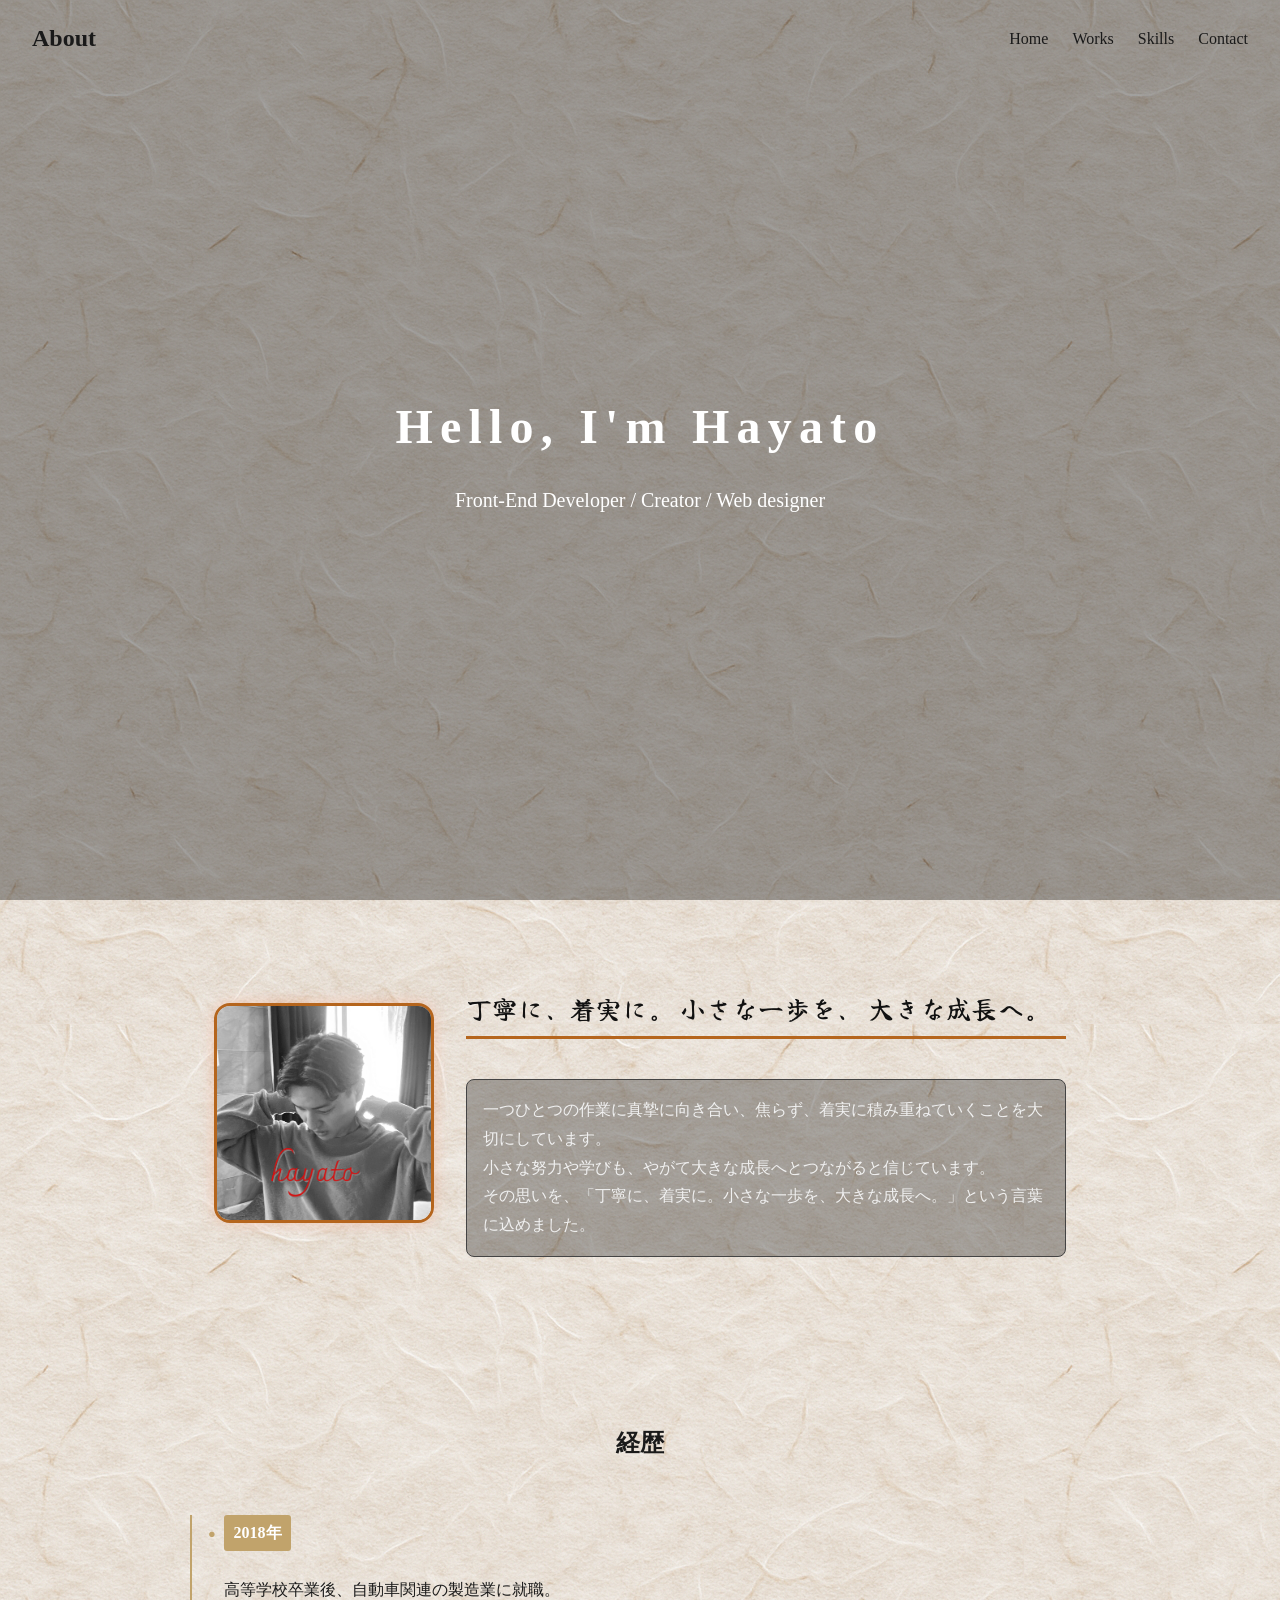
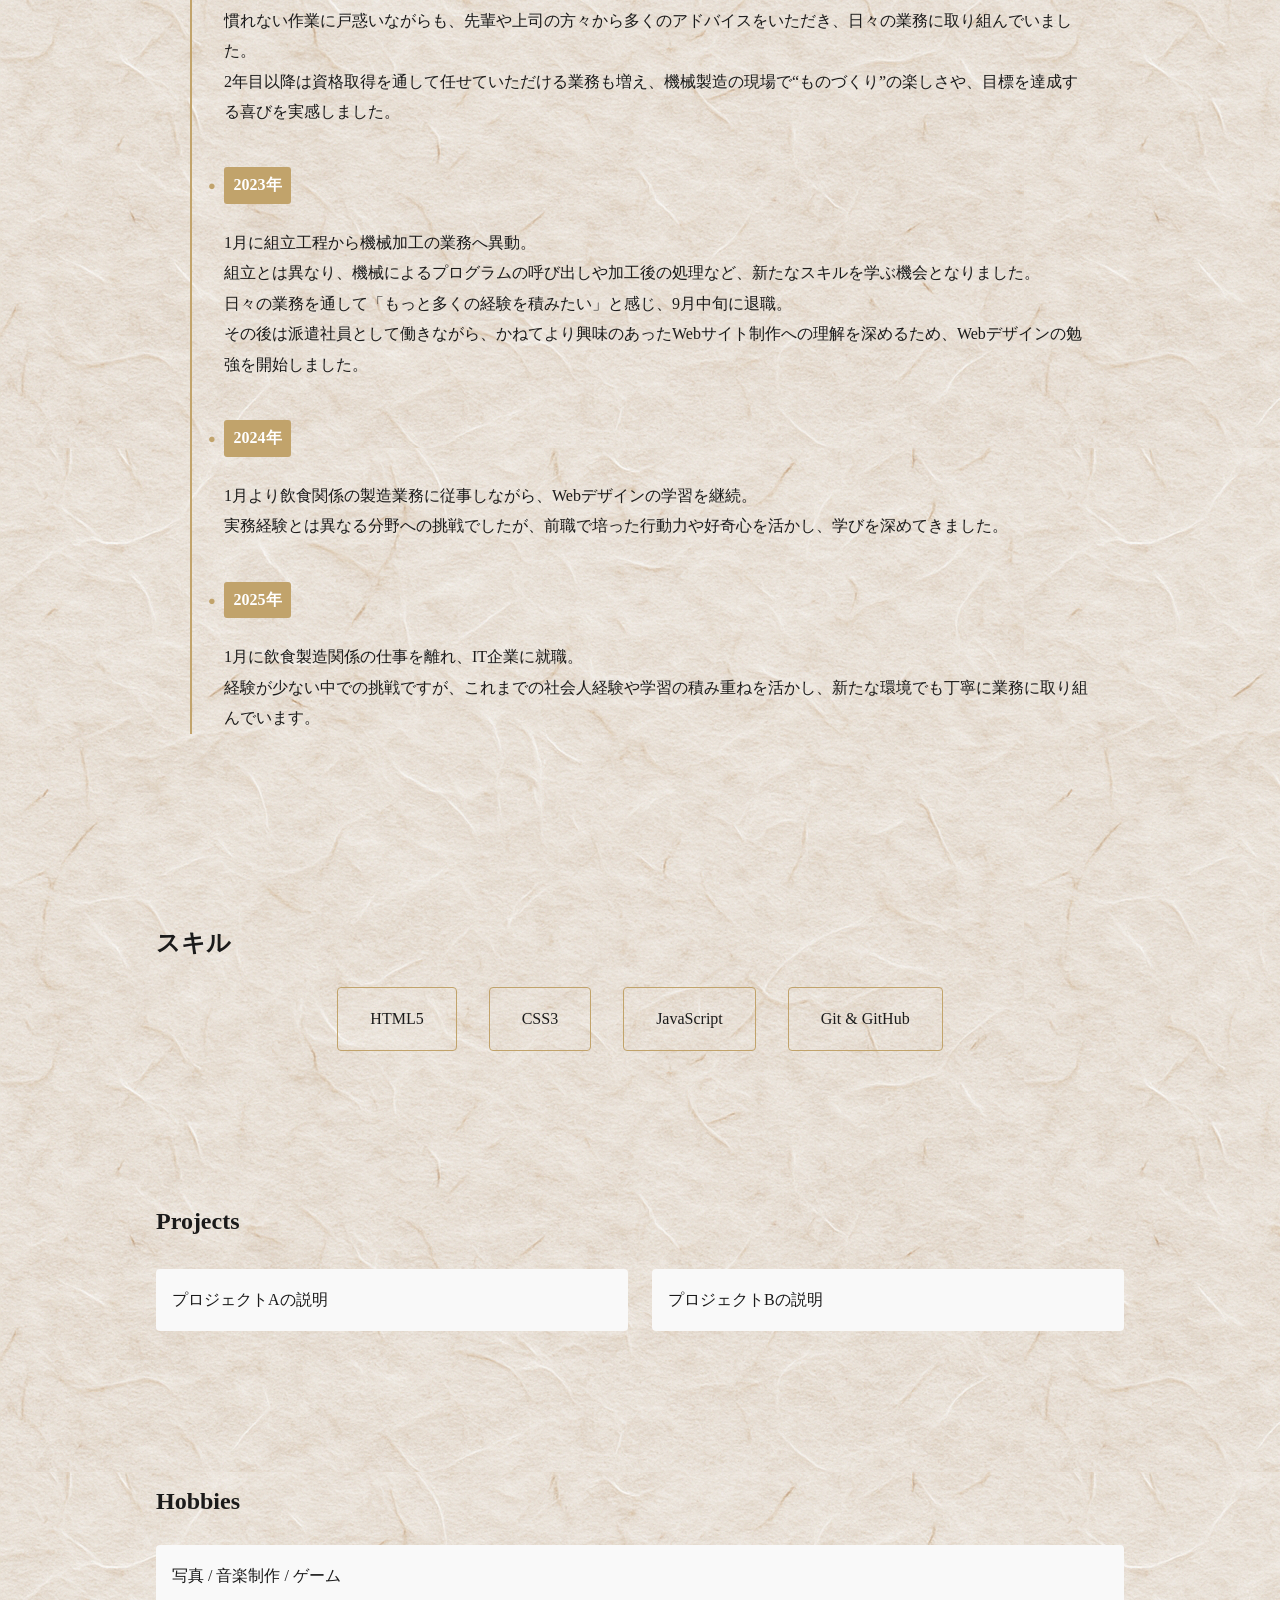
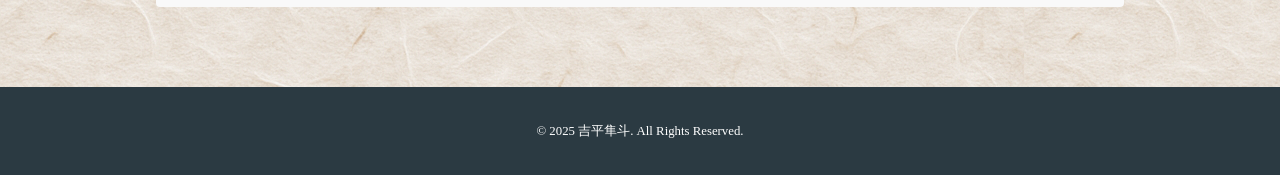
==== about.html @ d766558d "Add files via upload" ====
<!DOCTYPE html>
<html lang="ja">

<head>
  <meta charset="UTF-8" />
  <meta name="viewport" content="width=device-width, initial-scale=1" />
  <title>About Me</title>
  <link href="https://fonts.googleapis.com/css2?family=Yuji+Syuku&display=swap" rel="stylesheet">
  <link rel="stylesheet" href="css/about.css" />
  <script src="js/script.js" defer></script>
  <script src="js/about.js" defer></script>
</head>

<body>
  <!-- ===== Header ===== -->
  <header class="site-header">
    <div class="logo">About</div>
    <nav class="nav">
      <ul>
        <li><a href="index.html">Home</a></li>
        <li><a href="works.html">Works</a></li>
        <li><a href="#skills">Skills</a></li>
        <li><a href="index.html#contact">Contact</a></li>
      </ul>
    </nav>
    <button class="menu-toggle" aria-label="メニューを開閉"></button>
  </header>

  <!-- オーバーレイ -->
  <div id="overlay" class="nav-overlay"></div>

  <!-- ===== Hero ===== -->
  <section class="hero">
    <video autoplay muted loop playsinline id="bg-video">
      <source src="https://www.w3schools.com/howto/rain.mp4" type="video/mp4" />
    </video>
    <div class="overlay">
      <h1>Hello, I'm Hayato</h1>
      <p>Front-End Developer / Creator / Web designer</p>
    </div>
  </section>

  <main>
    <section class="catchphrase-section fadein">
      <!-- 左：写真 -->
      <div class="catchphrase-photo">
        <img src="images/profile.png" alt="プロフィール写真">
      </div>

      <!-- 右：キャッチフレーズ＋説明 -->
      <div class="catchphrase-text">
        <h2 class="phrase">
          <span class="phrase-line">丁寧に、着実に。</span>
          <span class="phrase-line">小さな一歩を、</span>
          <span class="phrase-line">大きな成長へ。</span>
        </h2>
        <p class="phrase-description">
          一つひとつの作業に真摯に向き合い、焦らず、着実に積み重ねていくことを大切にしています。<br>
          小さな努力や学びも、やがて大きな成長へとつながると信じています。<br>
          その思いを、「丁寧に、着実に。小さな一歩を、大きな成長へ。」という言葉に込めました。
        </p>
      </div>
    </section>
    <section class="career-section fadein">
      <h2>経歴</h2>
      <div class="timeline">
        <div class="timeline-item">
          <span class="year">2018年</span>
          <p>
            高等学校卒業後、自動車関連の製造業に就職。<br>
            慣れない作業に戸惑いながらも、先輩や上司の方々から多くのアドバイスをいただき、日々の業務に取り組んでいました。<br>
            2年目以降は資格取得を通して任せていただける業務も増え、機械製造の現場で“ものづくり”の楽しさや、目標を達成する喜びを実感しました。
          </p>
        </div>

        <div class="timeline-item">
          <span class="year">2023年</span>
          <p>
            1月に組立工程から機械加工の業務へ異動。<br>
            組立とは異なり、機械によるプログラムの呼び出しや加工後の処理など、新たなスキルを学ぶ機会となりました。<br>
            日々の業務を通して「もっと多くの経験を積みたい」と感じ、9月中旬に退職。<br>
            その後は派遣社員として働きながら、かねてより興味のあったWebサイト制作への理解を深めるため、Webデザインの勉強を開始しました。
          </p>
        </div>

        <div class="timeline-item">
          <span class="year">2024年</span>
          <p>
            1月より飲食関係の製造業務に従事しながら、Webデザインの学習を継続。<br>
            実務経験とは異なる分野への挑戦でしたが、前職で培った行動力や好奇心を活かし、学びを深めてきました。
          </p>
        </div>

        <div class="timeline-item">
          <span class="year">2025年</span>
          <p>
            1月に飲食製造関係の仕事を離れ、IT企業に就職。<br>
            経験が少ない中での挑戦ですが、これまでの社会人経験や学習の積み重ねを活かし、新たな環境でも丁寧に業務に取り組んでいます。
          </p>
        </div>
      </div>
    </section>
  <!-- ===== Skills ===== -->
  <section id="skills" class="skills fadein">
    <h2 class="section-title">スキル</h2>
    <div class="skills-list">
      <div class="skill">HTML5</div>
      <div class="skill">CSS3</div>
      <div class="skill">JavaScript</div>
      <div class="skill">Git & GitHub</div>
    </div>
  </section>

    <section class="projects">
      <h2>Projects</h2>
      <div class="project-list">
        <div class="project">プロジェクトAの説明</div>
        <div class="project">プロジェクトBの説明</div>
      </div>
    </section>

    <section class="hobbies">
      <h2>Hobbies</h2>
      <p>写真 / 音楽制作 / ゲーム </p>
    </section>
  </main>

  <!-- ===== Footer & Back to Top ===== -->
  <footer>
    &copy; 2025 吉平隼斗. All Rights Reserved.
  </footer>
  <div id="back-to-top" aria-label="トップへ戻る">▲</div>
</body>

</html>
---- css/about.css ----
@charset "utf-8";

*,
*::before,
*::after {
  box-sizing: border-box;
}

body {
  margin: 0;
  font-family: 'Shippori Mincho B1', serif;
  background: #ffffff url("../images/washi_bg.png") repeat;
  color: #1a1a1a;
  line-height: 1.9;
  scroll-behavior: smooth;
}

body.no-scroll {
  overflow: hidden;
  height: 100vh;
}

/*  共通ヘッダー（トップと揃え）   */
.site-header {
  position: fixed;
  top: 0;
  left: 0;
  width: 100%;
  display: flex;
  justify-content: space-between;
  align-items: center;
  padding: 1rem 2rem;
  z-index: 100;
  background: transparent;
  transition: background-color 0.3s ease, box-shadow 0.3s ease;
}

.site-header.scrolled {
  background: rgba(255, 255, 255, 0.9);
  box-shadow: 0 2px 4px rgba(0, 0, 0, 0.1);
}

.logo {
  font-size: 1.5rem;
  font-weight: bold;
}

.nav ul {
  display: flex;
  list-style: none;
  margin: 0;
  padding: 0;
}

.nav li {
  margin-left: 1.5rem;
}

.nav a {
  position: relative;
  text-decoration: none;
  color: #1a1a1a;
  font-size: 1rem;
}

.nav a::after {
  content: "";
  position: absolute;
  left: 0;
  bottom: -4px;
  width: 0;
  height: 1px;
  background: #1a1a1a;
  transition: width 0.3s ease;
}

.nav a:hover::after {
  width: 100%;
}

/* オーバーレイ */
.nav-overlay {
  position: fixed;
  inset: 0;
  background: rgba(0, 0, 0, 0.4);
  opacity: 0;
  pointer-events: none;
  transition: opacity 0.3s ease;
  z-index: 90;
}

.nav-overlay.show {
  opacity: 1;
  pointer-events: auto;
}


/* メニュー（スマホ用） */
.menu-toggle {
  display: none;
}

/*  Hero セクション               */
.hero {
  height: 100vh;
  position: relative;
  overflow: hidden;
}

#bg-video {
  width: 100%;
  height: 100%;
  object-fit: cover;
}

.hero .overlay {
  position: absolute;
  inset: 0;
  background: rgba(0, 0, 0, 0.35);
  display: flex;
  flex-direction: column;
  justify-content: center;
  align-items: center;
  color: #fff;
  text-align: center;
  padding: 2rem;
}

.hero h1 {
  margin: 0 0 .5rem;
  font-size: clamp(2rem, 5vw, 3rem);
  letter-spacing: .15em;
}

.hero p {
  margin: 0;
  font-size: clamp(1rem, 2.5vw, 1.25rem);
}

/*  キャッチフレーズ  */
.catchphrase-section {
  display: flex;
  justify-content: center;
  align-items: center;
  gap: 2rem;
  flex-wrap: wrap;
  max-width: 1000px;
  margin: 4rem auto;
  padding: 0 1rem;
}

.catchphrase-photo img {
  width: 220px;
  height: 220px;
  object-fit: cover;
  border-radius: 16px;
  border: 3px solid #b5651d;
  box-shadow: 0 0 15px rgba(255, 127, 80, 0.3);
}

.catchphrase-text {
  flex: 1;
  max-width: 600px;
  display: flex;
  flex-direction: column;
  justify-content: center;
}

.phrase {
  font-size: 1.6rem;
  font-weight: normal;
  color: #111;
  margin-bottom: 1.5rem;
  line-height: 1.8;
  display: inline-block;
  border-bottom: 3px solid #b5651d;
  padding-bottom: 0.3rem;
  font-family: 'Yuji Syuku', cursive;
}

.phrase-description {
  font-size: 1rem;
  color: #f0f0f0;
  line-height: 1.8;
  background-color: rgba(0, 0, 0, 0.3);
  padding: 1rem;
  border-radius: 8px;
  border: 1px solid #444;
  text-align: left;
}


/* === アニメーション === */
.fadein {
  opacity: 0;
  transform: translateY(40px);
  transition: opacity .8s ease, transform .8s ease;
}

.fadein.show {
  opacity: 1;
  transform: none;
}

/*  タイムライン（経歴）          */
.career-section {
  padding: 4rem 1rem;
}

.career-section h2 {
  text-align: center;
  margin-bottom: 3rem;
}

.timeline {
  max-width: 900px;
  margin: 0 auto;
  border-left: 2px solid #c1a36b;
  position: relative;
  padding-left: 2rem;
}

.timeline-item {
  margin-bottom: 2.5rem;
  position: relative;
}

.timeline-item::before {
  content: "●";
  color: #c1a36b;
  position: absolute;
  left: -16px;
  top: 7px;
  font-size: .8rem;
}

.year {
  display: inline-block;
  background: #c1a36b;
  color: #fff;
  padding: .2rem .6rem;
  border-radius: 3px;
  margin-bottom: .5rem;
  font-weight: 600;
}

/*  Skills / Projects / Hobbies   */
.skills,
.projects,
.hobbies {
  padding: 4rem 1rem;
  max-width: 1000px;
  margin: 0 auto;
}

/* === Skills === */
.skills-list {
  display: flex;
  flex-wrap: wrap;
  justify-content: center;
  gap: 2rem;
}

.skill {
  padding: 1rem 2rem;
  border: 1px solid #c1a36b;
  border-radius: 4px;
}

.project-list {
  display: grid;
  grid-template-columns: repeat(auto-fit, minmax(240px, 1fr));
  gap: 1.5rem;
  margin-top: 1.5rem;
}

.project,
.hobbies p {
  background: #f9f9f9;
  padding: 1rem;
  border-radius: 4px;
}

/*  フェードイン                  */
.fade-in {
  opacity: 0;
  transform: translateY(40px);
  transition: .8s ease;
}

.fade-in.show {
  opacity: 1;
  transform: none;
}

/*  Footer                        */
footer {
  font-size: 0.8rem;
  text-align: center;
  padding: 2rem 1rem;
  background: #2b3a42;
  color: #fff;
}

/* === Back to Top === */
#back-to-top {
  position: fixed;
  right: 2rem;
  bottom: 2rem;
  width: 48px;
  height: 48px;
  background: #2b3a42;
  color: #fff;
  border-radius: 50%;
  display: flex;
  align-items: center;
  justify-content: center;
  cursor: pointer;
  opacity: 0;
  pointer-events: none;
  transition: opacity 0.3s ease;
  z-index: 90;
}

#back-to-top.show {
  opacity: 1;
  pointer-events: auto;
}

/*  レスポンシブ調整              */
@media (max-width: 768px) {
  .nav {
    position: fixed;
    top: 0;
    right: -100%;
    width: 220px;
    height: 100vh;
    background: #fff;
    flex-direction: column;
    align-items: flex-start;
    padding: 4rem 1.5rem 1rem;
    transition: right 0.3s ease;
    z-index: 99;
  }

  .nav.open {
    right: 0;
  }

  .nav ul {
    flex-direction: column;
    gap: 1.5rem;
  }

  .nav li {
    margin: 1rem 0;
  }

  .menu-toggle {
    display: flex;
    justify-content: center;
    align-items: center;
    font-size: 2rem;
    background: none;
    border: none;
    cursor: pointer;
    color: transparent;
    width: 48px;
    height: 48px;
    position: relative;
    z-index: 101;
  }

  .menu-toggle::before {
    content: "☰";
    color: #1a1a1a;
    font-size: 2rem;
    line-height: 1;
    position: absolute;
  }

  .menu-toggle.active::before {
    content: "×";
  }

  .catchphrase-section {
    flex-direction: column;
    align-items: center;
    text-align: center;
  }

  .catchphrase-text {
    align-items: center;
  }

  .phrase {
    writing-mode: horizontal-tb;
    text-align: center;
    font-size: 1.6rem;
    line-height: 2.2rem;
  }

  .phrase-line {
    display: inline;
  }

  .phrase-line:nth-child(2)::before {
    content: "\A";
    white-space: pre;
  }

  #back-to-top {
    right: 1rem;
    bottom: 1rem;
    width: 36px;
    height: 36px;
  }
}

/* スマホ（400px以下）で3行に分ける */
@media (max-width: 400px) {
  .phrase {
    border: none;
    display: flex;
    flex-direction: column;
    gap: 0.5rem;
  }

  /* 各行に下線（和風） */
  .phrase-line {
    display: inline-block;
    border-bottom: 2px solid #b5651d;
    padding-bottom: 0.3rem;
  }

  .phrase-line:nth-child(2)::before {
    content: "";
  }
}
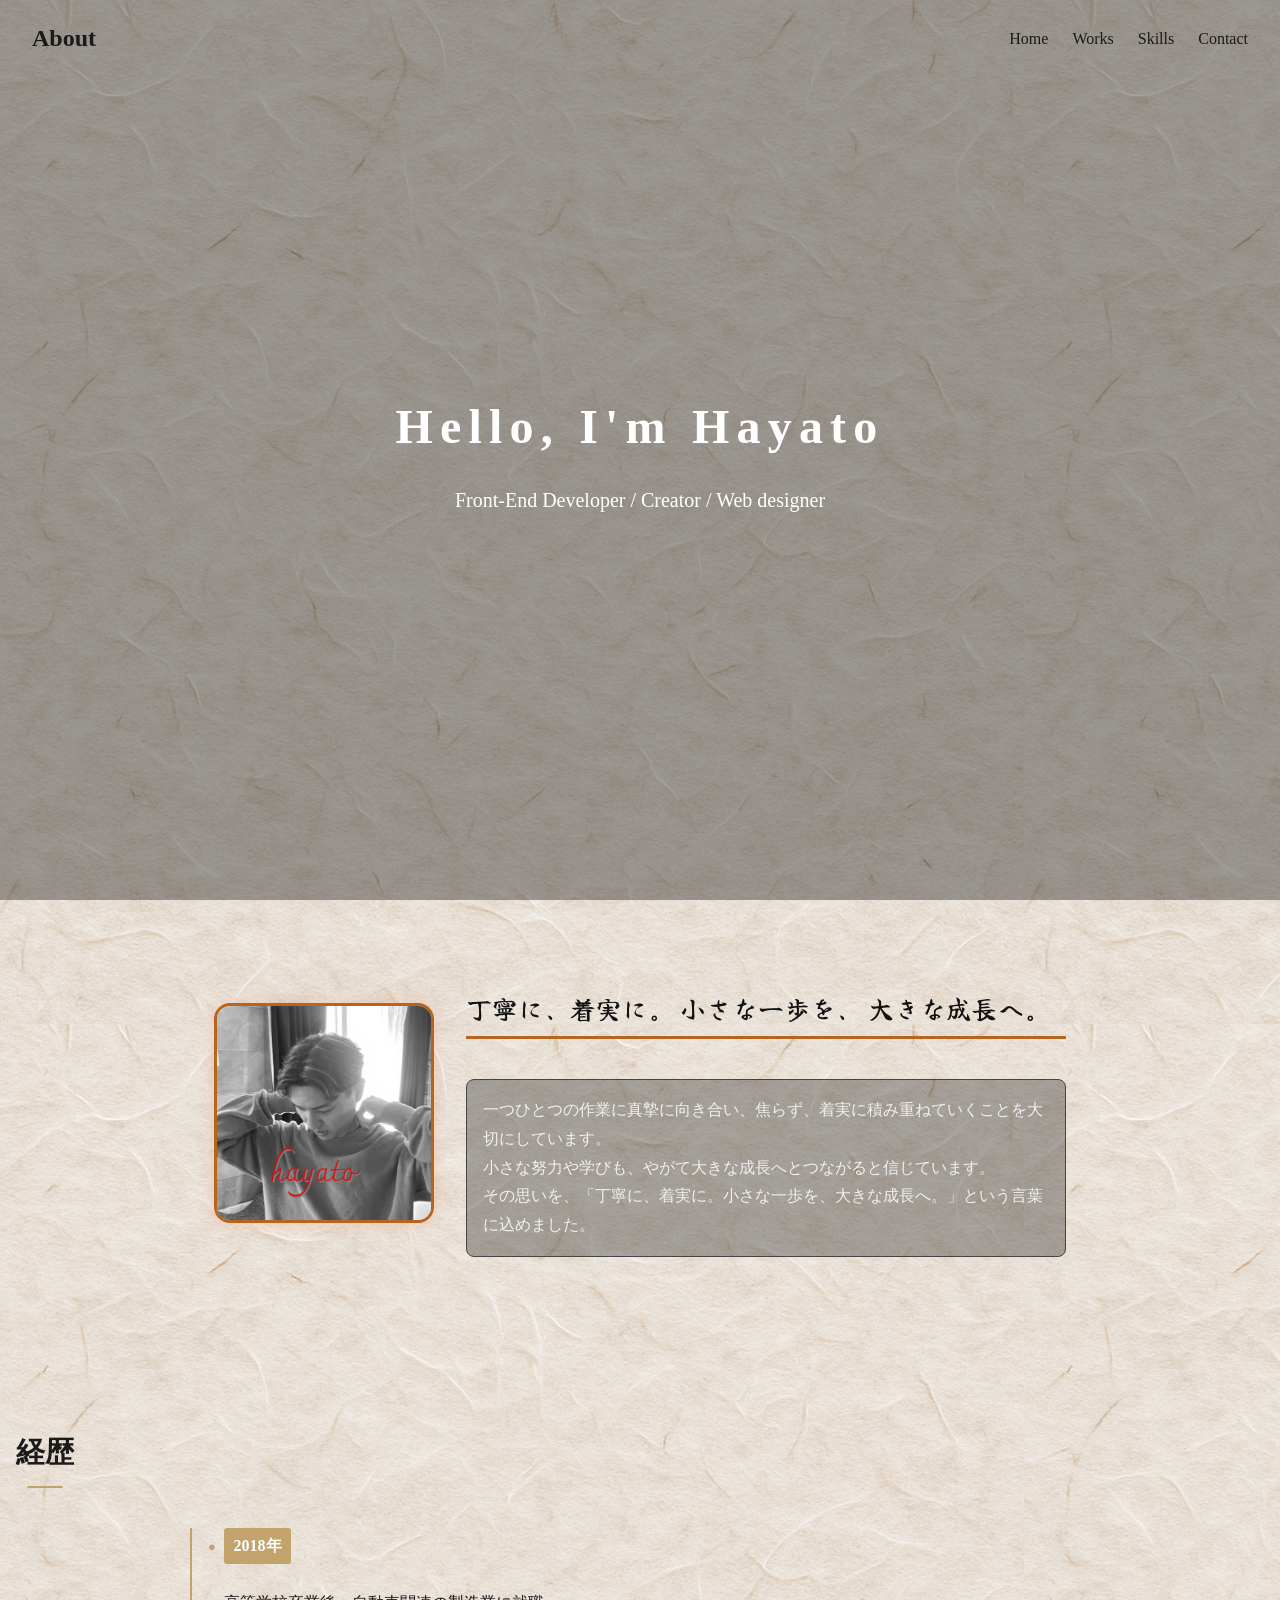
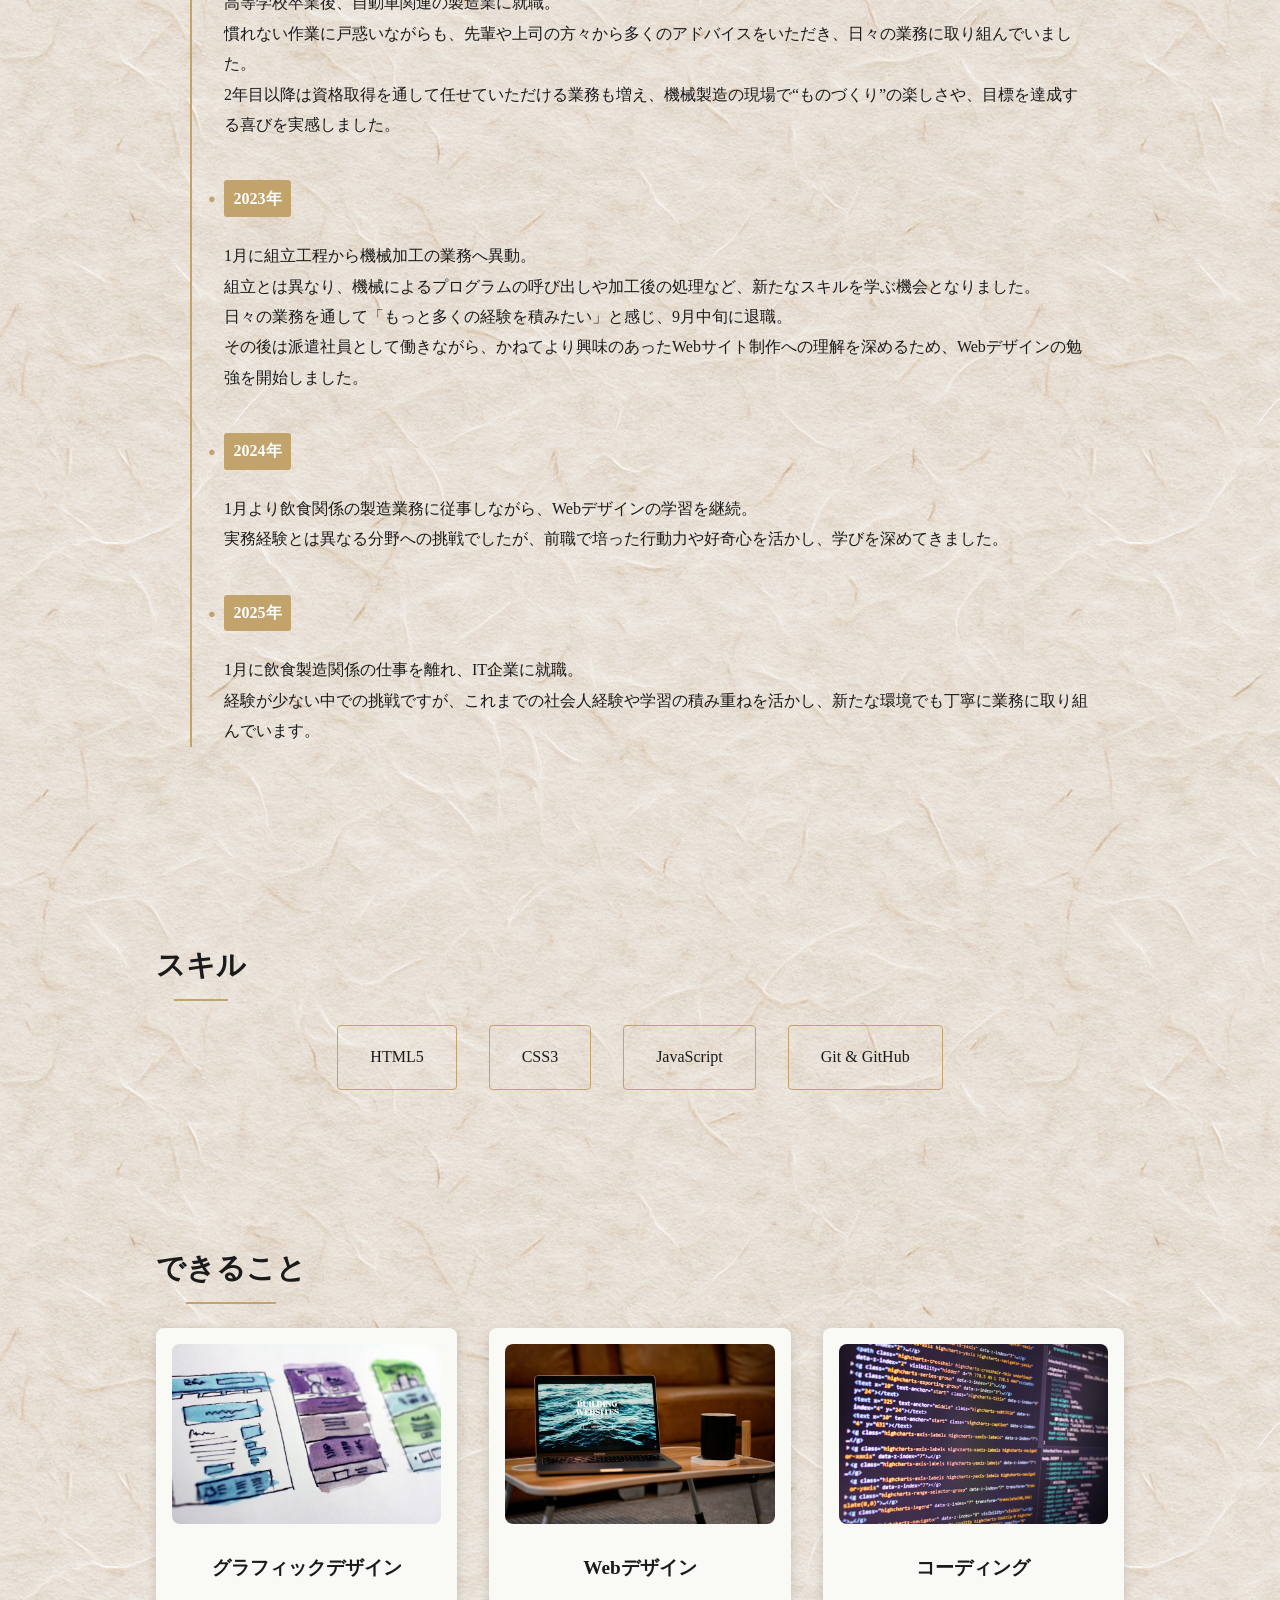
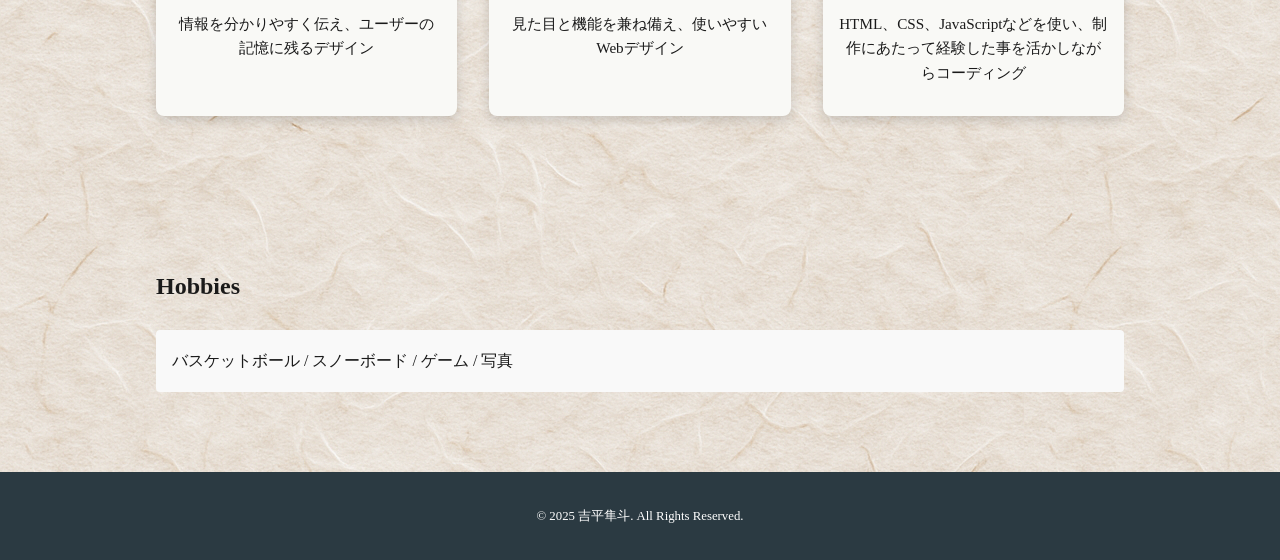
==== commit 9002e7c9: "Add files via upload" ====
--- a/about.html
+++ b/about.html
@@ -12,7 +12,6 @@
 </head>
 
 <body>
-  <!-- ===== Header ===== -->
   <header class="site-header">
     <div class="logo">About</div>
     <nav class="nav">
@@ -26,10 +25,8 @@
     <button class="menu-toggle" aria-label="メニューを開閉"></button>
   </header>
 
-  <!-- オーバーレイ -->
   <div id="overlay" class="nav-overlay"></div>
 
-  <!-- ===== Hero ===== -->
   <section class="hero">
     <video autoplay muted loop playsinline id="bg-video">
       <source src="https://www.w3schools.com/howto/rain.mp4" type="video/mp4" />
@@ -41,13 +38,11 @@
   </section>
 
   <main>
-    <section class="catchphrase-section fadein">
-      <!-- 左：写真 -->
+    <section class="catchphrase-section fade-in">
       <div class="catchphrase-photo">
         <img src="images/profile.png" alt="プロフィール写真">
       </div>
 
-      <!-- 右：キャッチフレーズ＋説明 -->
       <div class="catchphrase-text">
         <h2 class="phrase">
           <span class="phrase-line">丁寧に、着実に。</span>
@@ -61,8 +56,8 @@
         </p>
       </div>
     </section>
-    <section class="career-section fadein">
-      <h2>経歴</h2>
+    <section class="career-section fade-in">
+      <h2 class="section-title">経歴</h2>
       <div class="timeline">
         <div class="timeline-item">
           <span class="year">2018年</span>
@@ -100,32 +95,53 @@
         </div>
       </div>
     </section>
-  <!-- ===== Skills ===== -->
-  <section id="skills" class="skills fadein">
-    <h2 class="section-title">スキル</h2>
-    <div class="skills-list">
-      <div class="skill">HTML5</div>
-      <div class="skill">CSS3</div>
-      <div class="skill">JavaScript</div>
-      <div class="skill">Git & GitHub</div>
-    </div>
-  </section>
 
-    <section class="projects">
+    <section id="skills" class="skills fade-in">
+      <h2 class="section-title">スキル</h2>
+      <div class="skills-list">
+        <div class="skill">HTML5</div>
+        <div class="skill">CSS3</div>
+        <div class="skill">JavaScript</div>
+        <div class="skill">Git & GitHub</div>
+      </div>
+    </section>
+
+    <section class="abilities fade-in">
+      <h2 class="section-title">できること</h2>
+      <div class="skills-flexAll">
+        <div class="skills-flex-inner">
+          <img src="images/graphic_design.avif" alt="グラフィックデザイン">
+          <h4 class="skills-title">グラフィックデザイン</h4>
+          <p class="skills-text">情報を分かりやすく伝え、ユーザーの記憶に残るデザイン</p>
+        </div>
+        <div class="skills-flex-inner">
+          <img src="images/website.avif" alt="Webデザイン">
+          <h4 class="skills-title">Webデザイン</h4>
+          <p class="skills-text">見た目と機能を兼ね備え、使いやすいWebデザイン</p>
+        </div>
+        <div class="skills-flex-inner">
+          <img src="images/coding.avif" alt="コーディング">
+          <h4 class="skills-title">コーディング</h4>
+          <p class="skills-text">HTML、CSS、JavaScriptなどを使い、制作にあたって経験した事を活かしながらコーディング</p>
+        </div>
+      </div>
+    </section>
+
+
+    <!-- <section class="projects">
       <h2>Projects</h2>
       <div class="project-list">
         <div class="project">プロジェクトAの説明</div>
         <div class="project">プロジェクトBの説明</div>
       </div>
-    </section>
+    </section> -->
 
     <section class="hobbies">
       <h2>Hobbies</h2>
-      <p>写真 / 音楽制作 / ゲーム </p>
+      <p>バスケットボール / スノーボード / ゲーム / 写真 </p>
     </section>
   </main>
 
-  <!-- ===== Footer & Back to Top ===== -->
   <footer>
     &copy; 2025 吉平隼斗. All Rights Reserved.
   </footer>
--- a/css/about.css
+++ b/css/about.css
@@ -20,7 +20,7 @@
   height: 100vh;
 }
 
-/*  共通ヘッダー（トップと揃え）   */
+/*  共通ヘッダー（トップと揃え）  */
 .site-header {
   position: fixed;
   top: 0;
@@ -78,7 +78,7 @@
   width: 100%;
 }
 
-/* オーバーレイ */
+/*  オーバーレイ  */
 .nav-overlay {
   position: fixed;
   inset: 0;
@@ -95,12 +95,12 @@
 }
 
 
-/* メニュー（スマホ用） */
+/*  メニュー（スマホ用）  */
 .menu-toggle {
   display: none;
 }
 
-/*  Hero セクション               */
+/*  Hero セクション  */
 .hero {
   height: 100vh;
   position: relative;
@@ -190,19 +190,43 @@
 }
 
 
-/* === アニメーション === */
-.fadein {
+/*  アニメーション  */
+.fade-in {
   opacity: 0;
   transform: translateY(40px);
   transition: opacity .8s ease, transform .8s ease;
 }
 
-.fadein.show {
+.fade-in.show {
   opacity: 1;
   transform: none;
 }
 
-/*  タイムライン（経歴）          */
+/*  共通セクション  */
+.section {
+  padding: 8rem 10vw;
+}
+
+.section-title {
+  font-size: 1.8rem;
+  text-align: center;
+  margin-bottom: 2rem;
+  display: inline-block;
+  position: relative;
+}
+
+.section-title::after {
+  content: "";
+  position: absolute;
+  bottom: -8px;
+  left: 50%;
+  width: 60%;
+  height: 2px;
+  background: #c1a36b;
+  transform: translateX(-50%);
+}
+
+/*  タイムライン（経歴）  */
 .career-section {
   padding: 4rem 1rem;
 }
@@ -244,16 +268,17 @@
   font-weight: 600;
 }
 
-/*  Skills / Projects / Hobbies   */
+/*  Skills / Projects / Hobbies  */
 .skills,
 .projects,
+.abilities,
 .hobbies {
   padding: 4rem 1rem;
   max-width: 1000px;
   margin: 0 auto;
 }
 
-/* === Skills === */
+/*  Skills  */
 .skills-list {
   display: flex;
   flex-wrap: wrap;
@@ -267,6 +292,40 @@
   border-radius: 4px;
 }
 
+/*  abilities  */
+.skills-flexAll {
+  display: flex;
+  gap: 2rem;
+  justify-content: space-between;
+}
+
+.skills-flex-inner {
+  max-width: 340px;
+  text-align: center;
+  background: #f9f9f6;
+  border-radius: 8px;
+  padding: 1rem;
+  box-shadow: 0 4px 12px rgba(0, 0, 0, 0.15);
+}
+
+.skills-flex-inner img {
+  width: 100%;
+  border-radius: 8px;
+}
+
+.skills-title {
+  font-size: 1.2rem;
+  margin-top: 1rem;
+  font-weight: bold;
+}
+
+.skills-text {
+  font-size: 0.95rem;
+  margin-top: 0.5rem;
+  line-height: 1.6;
+}
+
+/*  project  */
 .project-list {
   display: grid;
   grid-template-columns: repeat(auto-fit, minmax(240px, 1fr));
@@ -281,19 +340,7 @@
   border-radius: 4px;
 }
 
-/*  フェードイン                  */
-.fade-in {
-  opacity: 0;
-  transform: translateY(40px);
-  transition: .8s ease;
-}
-
-.fade-in.show {
-  opacity: 1;
-  transform: none;
-}
-
-/*  Footer                        */
+/*  Footer  */
 footer {
   font-size: 0.8rem;
   text-align: center;
@@ -302,7 +349,7 @@
   color: #fff;
 }
 
-/* === Back to Top === */
+/*  Back to Top  */
 #back-to-top {
   position: fixed;
   right: 2rem;
@@ -327,7 +374,7 @@
   pointer-events: auto;
 }
 
-/*  レスポンシブ調整              */
+/*  レスポンシブ調整  */
 @media (max-width: 768px) {
   .nav {
     position: fixed;
@@ -409,6 +456,11 @@
     white-space: pre;
   }
 
+  .skills-flexAll {
+    flex-direction: column;
+    align-items: center;
+  }
+
   #back-to-top {
     right: 1rem;
     bottom: 1rem;
@@ -417,7 +469,7 @@
   }
 }
 
-/* スマホ（400px以下）で3行に分ける */
+/*  スマホ（400px以下）で3行に分ける  */
 @media (max-width: 400px) {
   .phrase {
     border: none;
@@ -426,7 +478,7 @@
     gap: 0.5rem;
   }
 
-  /* 各行に下線（和風） */
+  /*  各行に下線（和風）  */
   .phrase-line {
     display: inline-block;
     border-bottom: 2px solid #b5651d;
